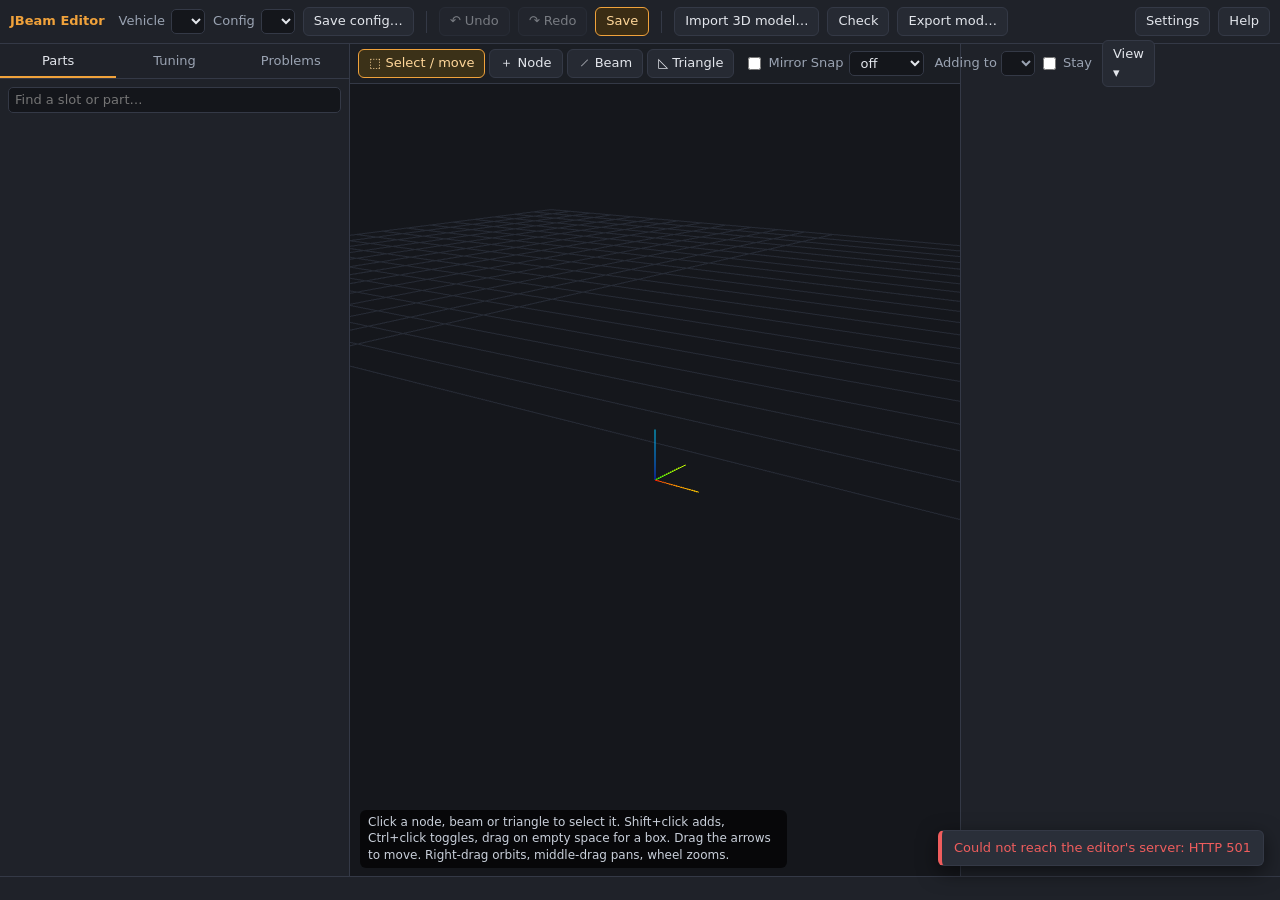
==== jbeam-editor/web/index.html @ d53aef5d "JBeam Editor: visual BeamNG vehicle editor A local web app (Python standard library server plus thre" ====
<!doctype html>
<html lang="en">
<head>
<meta charset="utf-8">
<meta name="viewport" content="width=device-width, initial-scale=1">
<title>JBeam Editor</title>
<link rel="stylesheet" href="css/style.css">
<script type="importmap">
{ "imports": {
    "three": "./vendor/three/three.module.min.js",
    "three/addons/": "./vendor/three/addons/"
} }
</script>
</head>
<body>
<header id="topbar">
  <div class="brand">JBeam Editor</div>
  <label class="field">Vehicle <select id="vehicleSelect"></select></label>
  <label class="field">Config <select id="configSelect"></select></label>
  <button id="btnSaveConfig" title="Save the parts and tuning you picked as a .pc config">Save config…</button>
  <span class="sep"></span>
  <button id="btnUndo" title="Undo (Ctrl+Z)">↶ Undo</button>
  <button id="btnRedo" title="Redo (Ctrl+Y)">↷ Redo</button>
  <button id="btnSave" class="primary" title="Write your changes into the .jbeam files (Ctrl+S)">Save</button>
  <span class="sep"></span>
  <button id="btnImport" title="Load an .obj, .glb, .stl or .dae model to build a part from">Import 3D model…</button>
  <button id="btnCheck" title="Look for mistakes the game would complain about">Check</button>
  <button id="btnExport" title="Pack your mod folder into a zip you can share">Export mod…</button>
  <span class="grow"></span>
  <button id="btnSettings" title="BeamNG folders">Settings</button>
  <button id="btnHelp" title="How to use the editor">Help</button>
</header>

<main id="layout">
  <aside id="left" class="panel">
    <nav class="tabs" id="leftTabs">
      <button data-tab="parts" class="active">Parts</button>
      <button data-tab="tuning">Tuning</button>
      <button data-tab="info">Problems</button>
    </nav>
    <section class="tab" id="tab-parts">
      <input id="partSearch" type="search" placeholder="Find a slot or part…">
      <div id="partsTree"></div>
    </section>
    <section class="tab hidden" id="tab-tuning"><div id="tuning"></div></section>
    <section class="tab hidden" id="tab-info"><div id="problems"></div></section>
  </aside>

  <section id="center">
    <div id="toolbar">
      <div class="group" id="tools">
        <button data-tool="select" title="Select and move (Q): click, Shift+click to add, drag a box; drag the arrows to move">⬚ Select / move</button>
        <button data-tool="node" title="Add node (N): click where it goes">＋ Node</button>
        <button data-tool="beam" title="Connect (B): click two nodes to join them with a beam">⟋ Beam</button>
        <button data-tool="tri" title="Collision triangle (T): click three nodes">◺ Triangle</button>
      </div>
      <div class="group">
        <label class="chk" title="Edit left and right sides together (M)"><input type="checkbox" id="optMirror"> Mirror</label>
        <label class="field small" title="Snap moves to a grid">Snap
          <select id="optSnap"><option value="0">off</option><option value="0.005">5 mm</option><option value="0.01">1 cm</option><option value="0.05">5 cm</option><option value="0.1">10 cm</option></select>
        </label>
      </div>
      <div class="group" id="activePartBox" title="New nodes, beams and triangles are written into this part">
        <span>Adding to</span> <select id="activePart"></select>
        <label class="chk" title="Keep adding to this part even when you click nodes of other parts"><input type="checkbox" id="optPin"> Stay</label>
      </div>
      <div class="group right">
        <details class="viewmenu">
          <summary>View ▾</summary>
          <div class="menu">
            <label><input type="checkbox" id="vNodes" checked> Nodes</label>
            <label><input type="checkbox" id="vBeams" checked> Beams</label>
            <label><input type="checkbox" id="vTris" checked> Collision triangles</label>
            <label><input type="checkbox" id="vWheels" checked> Wheels</label>
            <label><input type="checkbox" id="vMesh" checked> 3D model</label>
            <label>Model opacity <input type="range" id="vMeshOpacity" min="0.05" max="1" step="0.05" value="0.35"></label>
            <label><input type="checkbox" id="vLabels" checked> Names of selected nodes</label>
            <label><input type="checkbox" id="vStability"> Colour nodes by stability</label>
            <label><input type="checkbox" id="vOnlyActive"> Only show the part I'm editing</label>
            <label>Node size <input type="range" id="vNodeSize" min="3" max="16" step="1" value="7"></label>
            <hr>
            <button data-view="front">Front (1)</button> <button data-view="side">Side (3)</button>
            <button data-view="top">Top (7)</button> <button data-view="all">Fit (Home)</button>
          </div>
        </details>
      </div>
    </div>
    <div id="viewport"></div>
    <div id="labels"></div>
    <div id="boxsel" class="hidden"></div>
    <div id="hint"></div>
    <div id="loading" class="hidden"><div class="spinner"></div><span id="loadingText">Loading…</span></div>
  </section>

  <aside id="right" class="panel">
    <section id="props"></section>
    <section id="weights"></section>
  </aside>
</main>

<footer id="status">
  <span id="statusLeft"></span>
  <span class="grow"></span>
  <span id="statusRight"></span>
</footer>

<div id="modal" class="hidden"><div class="box"><div class="head"><span id="modalTitle"></span><button id="modalClose" title="Close">✕</button></div><div id="modalBody"></div></div></div>
<div id="toasts"></div>
<input type="file" id="fileInput" class="hidden" accept=".obj,.glb,.gltf,.stl,.dae">

<script type="module" src="js/main.js"></script>
</body>
</html>
---- jbeam-editor/web/css/style.css ----
:root {
  --bg: #16181d;
  --panel: #1f2229;
  --panel2: #262a33;
  --line: #343946;
  --text: #e3e6ec;
  --muted: #9aa3b2;
  --accent: #f0a23b;
  --accent2: #4aa3ff;
  --good: #4cc38a;
  --warn: #e8c14a;
  --bad: #ef5d5d;
  --font: "Segoe UI", system-ui, -apple-system, Roboto, sans-serif;
}
* { box-sizing: border-box; }
html, body { margin: 0; height: 100%; background: var(--bg); color: var(--text); font: 13px/1.4 var(--font); overflow: hidden; }
button, select, input, textarea { font: inherit; color: inherit; }
button {
  background: var(--panel2); border: 1px solid var(--line); border-radius: 6px; padding: 4px 10px; cursor: pointer;
  white-space: nowrap;
}
button:hover { border-color: #4b5262; background: #2d323d; }
button:disabled { opacity: .45; cursor: default; }
button.primary { background: #3a2c14; border-color: var(--accent); color: #ffd79a; }
button.primary.dirty { background: var(--accent); color: #1a1205; font-weight: 600; }
button.danger { border-color: #7a3434; color: #ffb4b4; }
button.small { padding: 1px 6px; font-size: 12px; }
button.link { background: none; border: none; color: var(--accent2); padding: 0; }
select, input[type=text], input[type=number], input[type=search], textarea {
  background: #14161b; border: 1px solid var(--line); border-radius: 5px; padding: 3px 6px;
}
input[type=number] { width: 90px; }
textarea { width: 100%; }
.hidden { display: none !important; }
.grow { flex: 1; }
.sep { width: 1px; height: 22px; background: var(--line); margin: 0 4px; }
.muted { color: var(--muted); }
.good { color: var(--good); } .warn { color: var(--warn); } .bad { color: var(--bad); }

#topbar { height: 44px; display: flex; align-items: center; gap: 8px; padding: 0 10px; background: var(--panel); border-bottom: 1px solid var(--line); }
#topbar .brand { font-weight: 700; color: var(--accent); margin-right: 6px; }
.field { display: flex; align-items: center; gap: 6px; color: var(--muted); }
.field select { color: var(--text); max-width: 260px; }
.field.small select { max-width: 90px; }

#layout { position: absolute; top: 44px; bottom: 24px; left: 0; right: 0; display: flex; }
.panel { background: var(--panel); overflow: auto; }
#left { width: 350px; border-right: 1px solid var(--line); display: flex; flex-direction: column; }
#right { width: 320px; border-left: 1px solid var(--line); padding: 10px; }
#center { flex: 1; position: relative; min-width: 200px; }
#viewport { position: absolute; inset: 40px 0 0 0; }
#viewport canvas { display: block; outline: none; }

.tabs { display: flex; border-bottom: 1px solid var(--line); }
.tabs button { flex: 1; border: none; border-radius: 0; background: none; padding: 8px; color: var(--muted); }
.tabs button.active { color: var(--text); box-shadow: inset 0 -2px var(--accent); }
.tab { padding: 8px; overflow: auto; flex: 1; }
#partSearch { width: 100%; margin-bottom: 6px; }

/* parts tree */
.slot { margin-left: 10px; border-left: 1px solid #2c313b; padding-left: 6px; }
.slot.root { margin-left: 0; border-left: none; padding-left: 0; }
.slotrow { display: flex; align-items: center; gap: 4px; padding: 2px 0; }
.slotrow .twisty { width: 14px; color: var(--muted); cursor: pointer; user-select: none; text-align: center; }
.slotrow .label { flex: 0 0 104px; color: var(--muted); overflow: hidden; text-overflow: ellipsis; white-space: nowrap; font-size: 12px; }
.slotrow select { flex: 1; min-width: 0; font-size: 12px; padding: 1px 3px; }
.slotrow .icons { display: flex; gap: 2px; }
.slotrow .icons button { padding: 0 4px; font-size: 11px; border-radius: 4px; }
.slotrow.active select { border-color: var(--accent); }
.slotrow.match .label { color: var(--accent); }
.slotrow.hiddenpart select { opacity: .5; }
.lock { color: var(--muted); font-size: 11px; }

/* toolbar */
#toolbar { position: absolute; top: 0; left: 0; right: 0; height: 40px; display: flex; align-items: center; gap: 10px; padding: 0 8px; background: #1b1e24; border-bottom: 1px solid var(--line); }
#toolbar .group { display: flex; align-items: center; gap: 4px; }
#toolbar .group.right { margin-left: auto; }
#tools button.active { background: #3b3118; border-color: var(--accent); color: #ffd79a; }
.chk { display: flex; align-items: center; gap: 4px; cursor: pointer; color: var(--muted); }
#activePartBox { color: var(--muted); }
#activePart { max-width: 190px; }
#toolbar label, #toolbar span { white-space: nowrap; }
.viewmenu { position: relative; }
.viewmenu summary { list-style: none; cursor: pointer; padding: 4px 10px; border: 1px solid var(--line); border-radius: 6px; background: var(--panel2); }
.viewmenu .menu { position: absolute; right: 0; top: 30px; background: var(--panel); border: 1px solid var(--line); border-radius: 8px; padding: 8px; width: 240px; z-index: 20; display: flex; flex-direction: column; gap: 4px; box-shadow: 0 6px 24px #0008; }
.viewmenu .menu label { display: flex; align-items: center; gap: 6px; }
.viewmenu .menu hr { border: none; border-top: 1px solid var(--line); width: 100%; }

#hint { position: absolute; left: 10px; bottom: 8px; color: #c9cfda; background: #000a; padding: 4px 8px; border-radius: 6px; pointer-events: none; font-size: 12px; max-width: 70%; }
#labels { position: absolute; inset: 40px 0 0 0; pointer-events: none; overflow: hidden; }
#labels div { position: absolute; font-size: 11px; color: #fff; background: #000b; padding: 0 3px; border-radius: 3px; transform: translate(6px, -14px); white-space: nowrap; }
#boxsel { position: absolute; border: 1px dashed var(--accent); background: #f0a23b22; pointer-events: none; }
#loading { position: absolute; inset: 40px 0 0 0; display: flex; align-items: center; justify-content: center; gap: 10px; background: #0007; font-size: 15px; z-index: 5; }
.spinner { width: 22px; height: 22px; border: 3px solid #fff3; border-top-color: var(--accent); border-radius: 50%; animation: spin 0.8s linear infinite; }
@keyframes spin { to { transform: rotate(360deg); } }

/* right panel */
#right h3 { margin: 4px 0 8px; font-size: 14px; }
#right h4 { margin: 12px 0 6px; font-size: 12px; color: var(--muted); text-transform: uppercase; letter-spacing: .05em; }
.props { display: grid; grid-template-columns: 110px 1fr; gap: 4px 8px; align-items: center; }
.props .k { color: var(--muted); }
.props .v { overflow: hidden; text-overflow: ellipsis; }
.props input[type=number] { width: 100%; }
.xyz { display: flex; gap: 3px; } .xyz input { width: 33% !important; }
.btnrow { display: flex; flex-wrap: wrap; gap: 4px; margin-top: 8px; }
.note { font-size: 12px; color: var(--muted); margin: 6px 0; }
.box { background: var(--panel2); border: 1px solid var(--line); border-radius: 8px; padding: 8px; margin-top: 10px; }
.optlist { max-height: 180px; overflow: auto; font-size: 12px; font-family: Consolas, monospace; background: #14161b; border-radius: 6px; padding: 4px 6px; }
.optlist div { white-space: nowrap; }
.stab { display: inline-block; width: 10px; height: 10px; border-radius: 50%; margin-right: 4px; vertical-align: -1px; }

/* tuning */
.vcat { margin: 10px 0 4px; color: var(--accent); font-weight: 600; }
.vrow { margin: 6px 0; }
.vrow .vt { display: flex; justify-content: space-between; gap: 6px; }
.vrow .vt span:last-child { color: var(--muted); }
.vrow input[type=range] { width: 100%; }

/* problems */
.prob { padding: 4px 6px; border-radius: 5px; margin: 3px 0; background: #14161b; font-size: 12px; word-break: break-word; }
.prob.err { border-left: 3px solid var(--bad); }
.prob.wrn { border-left: 3px solid var(--warn); }

#status { position: absolute; bottom: 0; left: 0; right: 0; height: 24px; display: flex; align-items: center; gap: 10px; padding: 0 10px; background: var(--panel); border-top: 1px solid var(--line); color: var(--muted); font-size: 12px; }

/* modal */
#modal { position: fixed; inset: 0; background: #000a; display: flex; align-items: center; justify-content: center; z-index: 50; }
#modal .box { width: min(760px, 94vw); max-height: 90vh; display: flex; flex-direction: column; padding: 0; margin: 0; background: var(--panel); }
#modal .head { display: flex; align-items: center; padding: 10px 14px; border-bottom: 1px solid var(--line); font-weight: 600; font-size: 15px; }
#modal .head span { flex: 1; }
#modal .head button { border: none; background: none; font-size: 16px; }
#modalBody { padding: 14px; overflow: auto; }
#modal.wide .box { width: min(1200px, 96vw); }
.form { display: grid; grid-template-columns: 170px 1fr; gap: 8px 12px; align-items: center; }
.form .k { color: var(--muted); }
.form input[type=text], .form select { width: 100%; }
.choice { display: flex; flex-direction: column; gap: 6px; }
.choice label { display: flex; gap: 8px; align-items: flex-start; padding: 6px 8px; border: 1px solid var(--line); border-radius: 6px; cursor: pointer; }
.choice label:has(input:checked) { border-color: var(--accent); background: #2b2416; }
.choice small { display: block; color: var(--muted); }
.actions { display: flex; justify-content: flex-end; gap: 8px; margin-top: 14px; }
.code { font-family: Consolas, "Cascadia Mono", monospace; font-size: 12.5px; line-height: 1.45; tab-size: 4; white-space: pre; }
textarea.code { height: 60vh; resize: vertical; }
.err { color: var(--bad); }
kbd { background: #2a2f39; border: 1px solid #444b59; border-bottom-width: 2px; border-radius: 4px; padding: 0 5px; font-size: 12px; }
.help h3 { margin: 14px 0 6px; color: var(--accent); }
.help p, .help li { color: #cfd5df; }

#toasts { position: fixed; right: 16px; bottom: 34px; display: flex; flex-direction: column; gap: 6px; z-index: 60; }
.toast { overflow-wrap: anywhere; background: #2a2f39; border: 1px solid var(--line); border-left: 4px solid var(--accent2); padding: 8px 12px; border-radius: 6px; max-width: 420px; box-shadow: 0 6px 20px #0008; }
.toast.err { border-left-color: var(--bad); }
.toast.ok { border-left-color: var(--good); }

/* import panel */
#importPanel { position: absolute; right: 10px; top: 50px; width: 270px; background: var(--panel); border: 1px solid var(--line); border-radius: 8px; padding: 10px; z-index: 10; box-shadow: 0 6px 24px #0008; }
#importPanel h3 { margin: 0 0 6px; font-size: 14px; }

#banner { position: absolute; top: 48px; left: 50%; transform: translateX(-50%); z-index: 6; display: flex; align-items: center; gap: 10px;
  background: #2b2416; border: 1px solid var(--accent); border-radius: 8px; padding: 6px 10px; max-width: 92%; box-shadow: 0 6px 20px #0007; }
#importPanel .props { grid-template-columns: 96px 1fr; }
#importPanel select, #importPanel input[type=number] { width: 100%; }
details.box summary { cursor: pointer; color: var(--muted); }
.form textarea { font-family: Consolas, monospace; }
code { font-family: Consolas, "Cascadia Mono", monospace; font-size: 12px; background: #14161b; padding: 0 4px; border-radius: 4px; }
.popmenu { position: fixed; z-index: 70; background: var(--panel); border: 1px solid var(--line); border-radius: 8px; padding: 4px; display: flex; flex-direction: column; min-width: 200px; box-shadow: 0 8px 24px #0009; }
.popmenu button { border: none; background: none; text-align: left; padding: 6px 10px; border-radius: 5px; }
.popmenu button:hover:not(:disabled) { background: #2d323d; }
.popmenu hr { border: none; border-top: 1px solid var(--line); margin: 3px 0; width: 100%; }
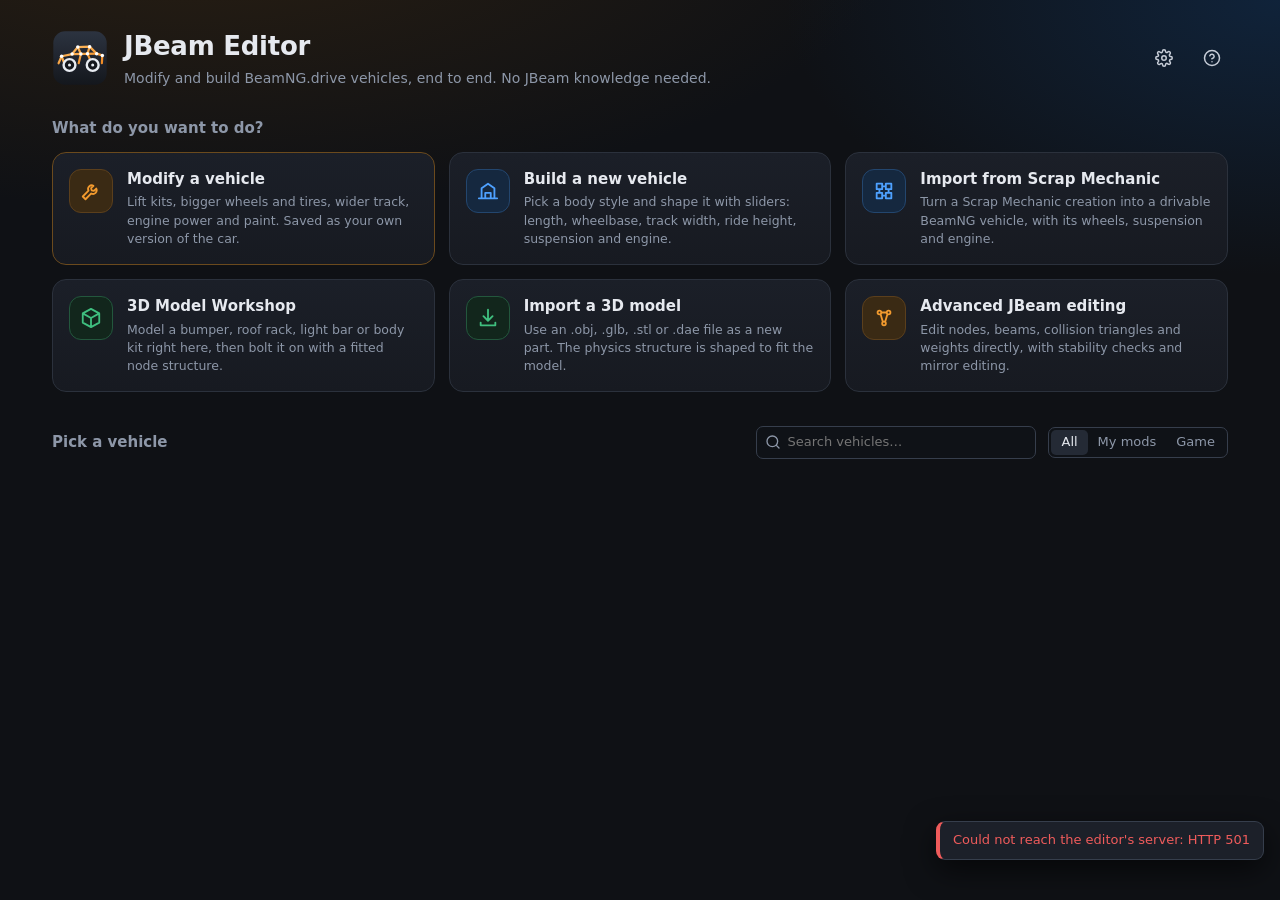
==== commit fd00840d: "JBeam Editor: own app window, home screen and mode-based UI - run.py opens the editor in a native wi" ====
--- a/jbeam-editor/web/index.html
+++ b/jbeam-editor/web/index.html
@@ -4,6 +4,7 @@
 <meta charset="utf-8">
 <meta name="viewport" content="width=device-width, initial-scale=1">
 <title>JBeam Editor</title>
+<link rel="icon" href="img/icon.svg" type="image/svg+xml">
 <link rel="stylesheet" href="css/style.css">
 <script type="importmap">
 { "imports": {
@@ -14,97 +15,156 @@
 </head>
 <body>
 <header id="topbar">
-  <div class="brand">JBeam Editor</div>
-  <label class="field">Vehicle <select id="vehicleSelect"></select></label>
-  <label class="field">Config <select id="configSelect"></select></label>
-  <button id="btnSaveConfig" title="Save the parts and tuning you picked as a .pc config">Save config…</button>
-  <span class="sep"></span>
-  <button id="btnUndo" title="Undo (Ctrl+Z)">↶ Undo</button>
-  <button id="btnRedo" title="Redo (Ctrl+Y)">↷ Redo</button>
-  <button id="btnSave" class="primary" title="Write your changes into the .jbeam files (Ctrl+S)">Save</button>
-  <span class="sep"></span>
-  <button id="btnImport" title="Load an .obj, .glb, .stl or .dae model to build a part from">Import 3D model…</button>
-  <button id="btnCheck" title="Look for mistakes the game would complain about">Check</button>
-  <button id="btnExport" title="Pack your mod folder into a zip you can share">Export mod…</button>
+  <button id="btnHome" class="brand" title="Home: pick a vehicle or start something new">
+    <img src="img/icon.svg" alt="" width="26" height="26"><span>JBeam Editor</span>
+  </button>
+  <div id="vehicleBox" class="hidden">
+    <button id="btnVehicle" class="chip" title="Switch vehicle"><span id="vehName">Vehicle</span><i data-icon="chevronDown" data-size="14"></i></button>
+    <label class="field" title="Which saved configuration of this vehicle to show">
+      <select id="configSelect"></select>
+    </label>
+  </div>
+  <nav id="modeTabs" class="hidden" aria-label="Modes">
+    <button data-mode="garage" title="Lift kits, wheels and tires, engine, paint: easy changes"><i data-icon="wrench"></i><span>Garage</span></button>
+    <button data-mode="parts" title="Pick a part for every slot, like the game's parts menu"><i data-icon="parts"></i><span>Parts</span></button>
+    <button data-mode="tuning" title="The vehicle's tuning sliders"><i data-icon="sliders"></i><span>Tuning</span></button>
+    <button data-mode="structure" title="Nodes, beams, collision and weights (advanced)"><i data-icon="nodes"></i><span>Structure</span></button>
+    <button data-mode="model" title="Model a 3D part and fit it to the vehicle"><i data-icon="cube"></i><span>Model</span></button>
+  </nav>
+  <div id="builderTitle" class="hidden"><i data-icon="build"></i><span>Vehicle Builder</span></div>
   <span class="grow"></span>
-  <button id="btnSettings" title="BeamNG folders">Settings</button>
-  <button id="btnHelp" title="How to use the editor">Help</button>
+  <div id="editBox" class="hidden">
+    <button id="btnUndo" class="icon-btn" title="Undo (Ctrl+Z)"><i data-icon="undo"></i></button>
+    <button id="btnRedo" class="icon-btn" title="Redo (Ctrl+Y)"><i data-icon="redo"></i></button>
+    <button id="btnSave" class="primary" title="Write your changes into the files (Ctrl+S)"><i data-icon="save"></i><span>Save</span></button>
+    <button id="btnMore" class="icon-btn" title="More: save config, import, check, export"><i data-icon="more"></i></button>
+  </div>
+  <button id="btnSettings" class="icon-btn" title="Settings"><i data-icon="settings"></i></button>
+  <button id="btnHelp" class="icon-btn" title="Help"><i data-icon="help"></i></button>
 </header>
 
 <main id="layout">
   <aside id="left" class="panel">
-    <nav class="tabs" id="leftTabs">
-      <button data-tab="parts" class="active">Parts</button>
-      <button data-tab="tuning">Tuning</button>
-      <button data-tab="info">Problems</button>
-    </nav>
-    <section class="tab" id="tab-parts">
-      <input id="partSearch" type="search" placeholder="Find a slot or part…">
+    <section class="pane" data-pane="garage" id="garagePane"></section>
+    <section class="pane" data-pane="parts">
+      <div class="pane-head">
+        <h2>Parts</h2>
+        <p class="note">Choose a part for each slot, the same as the game's parts menu. Click a slot's name to see that part.</p>
+        <div class="search"><i data-icon="search" data-size="16"></i><input id="partSearch" type="search" placeholder="Find a slot or part…"></div>
+      </div>
       <div id="partsTree"></div>
     </section>
-    <section class="tab hidden" id="tab-tuning"><div id="tuning"></div></section>
-    <section class="tab hidden" id="tab-info"><div id="problems"></div></section>
+    <section class="pane" data-pane="tuning">
+      <div class="pane-head"><h2>Tuning</h2><p class="note">The sliders the vehicle's parts offer (the same as the game's Tuning menu).</p></div>
+      <div id="tuning"></div>
+    </section>
+    <section class="pane" data-pane="structure" id="structurePane">
+      <div class="pane-head"><h2>Structure</h2><p class="note">The physics skeleton: nodes (mass points), beams (springs between them) and collision triangles.</p></div>
+      <div class="card" id="activePartBox" title="New nodes, beams and triangles are written into this part">
+        <b>Part you're editing</b>
+        <p class="note">New nodes, beams and triangles go into this part. Clicking a node switches to its part unless "Stay" is ticked.</p>
+        <div style="display:flex;gap:8px;align-items:center"><select id="activePart" style="flex:1;min-width:0"></select>
+        <label class="chk" title="Keep adding to this part even when you click nodes of other parts"><input type="checkbox" id="optPin"> Stay</label></div>
+      </div>
+      <div id="structureInfo"></div>
+      <h3 class="sect">Problems</h3>
+      <div id="problems"></div>
+    </section>
+    <section class="pane" data-pane="model" id="modelPane"></section>
+    <section class="pane" data-pane="builder" id="builderPane"></section>
   </aside>
 
   <section id="center">
-    <div id="toolbar">
-      <div class="group" id="tools">
-        <button data-tool="select" title="Select and move (Q): click, Shift+click to add, drag a box; drag the arrows to move">⬚ Select / move</button>
-        <button data-tool="node" title="Add node (N): click where it goes">＋ Node</button>
-        <button data-tool="beam" title="Connect (B): click two nodes to join them with a beam">⟋ Beam</button>
-        <button data-tool="tri" title="Collision triangle (T): click three nodes">◺ Triangle</button>
-      </div>
-      <div class="group">
-        <label class="chk" title="Edit left and right sides together (M)"><input type="checkbox" id="optMirror"> Mirror</label>
-        <label class="field small" title="Snap moves to a grid">Snap
-          <select id="optSnap"><option value="0">off</option><option value="0.005">5 mm</option><option value="0.01">1 cm</option><option value="0.05">5 cm</option><option value="0.1">10 cm</option></select>
-        </label>
-      </div>
-      <div class="group" id="activePartBox" title="New nodes, beams and triangles are written into this part">
-        <span>Adding to</span> <select id="activePart"></select>
-        <label class="chk" title="Keep adding to this part even when you click nodes of other parts"><input type="checkbox" id="optPin"> Stay</label>
-      </div>
-      <div class="group right">
-        <details class="viewmenu">
-          <summary>View ▾</summary>
-          <div class="menu">
-            <label><input type="checkbox" id="vNodes" checked> Nodes</label>
-            <label><input type="checkbox" id="vBeams" checked> Beams</label>
-            <label><input type="checkbox" id="vTris" checked> Collision triangles</label>
-            <label><input type="checkbox" id="vWheels" checked> Wheels</label>
-            <label><input type="checkbox" id="vMesh" checked> 3D model</label>
-            <label>Model opacity <input type="range" id="vMeshOpacity" min="0.05" max="1" step="0.05" value="0.35"></label>
-            <label><input type="checkbox" id="vLabels" checked> Names of selected nodes</label>
-            <label><input type="checkbox" id="vStability"> Colour nodes by stability</label>
-            <label><input type="checkbox" id="vOnlyActive"> Only show the part I'm editing</label>
-            <label>Node size <input type="range" id="vNodeSize" min="3" max="16" step="1" value="7"></label>
-            <hr>
-            <button data-view="front">Front (1)</button> <button data-view="side">Side (3)</button>
-            <button data-view="top">Top (7)</button> <button data-view="all">Fit (Home)</button>
-          </div>
-        </details>
-      </div>
-    </div>
     <div id="viewport"></div>
     <div id="labels"></div>
     <div id="boxsel" class="hidden"></div>
+    <div id="toolbar" class="floatbar">
+      <div class="group" id="tools">
+        <button data-tool="select" title="Select and move (Q): click, Shift+click to add, drag a box; drag the arrows to move"><i data-icon="select"></i><span>Select</span></button>
+        <button data-tool="node" title="Add node (N): click where it goes"><i data-icon="node"></i><span>Node</span></button>
+        <button data-tool="beam" title="Connect (B): click two nodes to join them with a beam"><i data-icon="beam"></i><span>Beam</span></button>
+        <button data-tool="tri" title="Collision triangle (T): click three nodes"><i data-icon="triangle"></i><span>Triangle</span></button>
+      </div>
+      <div class="group">
+        <label class="chk" title="Edit left and right sides together (M)"><input type="checkbox" id="optMirror"><i data-icon="mirror" data-size="16"></i>Mirror</label>
+        <label class="chk" title="Snap moves to a grid"><i data-icon="magnet" data-size="16"></i>
+          <select id="optSnap"><option value="0">No snap</option><option value="0.005">5 mm</option><option value="0.01">1 cm</option><option value="0.05">5 cm</option><option value="0.1">10 cm</option></select>
+        </label>
+      </div>
+    </div>
+    <div id="viewControls" class="floatbar vertical">
+      <button class="icon-btn" data-view="all" title="Fit the vehicle in view (Home)"><i data-icon="fit"></i></button>
+      <button class="icon-btn" data-view="front" title="Front view (1)"><b>F</b></button>
+      <button class="icon-btn" data-view="side" title="Side view (3)"><b>S</b></button>
+      <button class="icon-btn" data-view="top" title="Top view (7)"><b>T</b></button>
+      <button class="icon-btn" id="btnDisplay" title="What to show"><i data-icon="layers"></i></button>
+    </div>
+    <div id="displayMenu" class="popover hidden">
+      <h4>Show</h4>
+      <label><input type="checkbox" id="vMesh" checked> 3D model</label>
+      <label class="sub">Opacity <input type="range" id="vMeshOpacity" min="0.05" max="1" step="0.05" value="0.35"></label>
+      <label><input type="checkbox" id="vNodes" checked> Nodes</label>
+      <label class="sub">Size <input type="range" id="vNodeSize" min="3" max="16" step="1" value="7"></label>
+      <label><input type="checkbox" id="vBeams" checked> Beams</label>
+      <label><input type="checkbox" id="vTris" checked> Collision triangles</label>
+      <label><input type="checkbox" id="vWheels" checked> Wheels</label>
+      <label><input type="checkbox" id="vGround" checked> Ground grid</label>
+      <hr>
+      <label><input type="checkbox" id="vLabels" checked> Names of selected nodes</label>
+      <label><input type="checkbox" id="vStability"> Colour nodes by stability</label>
+      <label><input type="checkbox" id="vOnlyActive"> Only the part I'm editing</label>
+    </div>
     <div id="hint"></div>
     <div id="loading" class="hidden"><div class="spinner"></div><span id="loadingText">Loading…</span></div>
   </section>
 
   <aside id="right" class="panel">
-    <section id="props"></section>
-    <section id="weights"></section>
+    <section class="pane" data-pane="structure">
+      <section id="props"></section>
+      <section id="weights"></section>
+    </section>
+    <section class="pane" data-pane="garage" id="garageSide"></section>
+    <section class="pane" data-pane="parts tuning" id="vehicleSide"></section>
+    <section class="pane" data-pane="model" id="modelSide"></section>
+    <section class="pane" data-pane="builder" id="builderSide"></section>
   </aside>
 </main>
 
 <footer id="status">
+  <button id="healthChip" class="chip small" title="Problems the editor found"></button>
   <span id="statusLeft"></span>
   <span class="grow"></span>
   <span id="statusRight"></span>
 </footer>
 
-<div id="modal" class="hidden"><div class="box"><div class="head"><span id="modalTitle"></span><button id="modalClose" title="Close">✕</button></div><div id="modalBody"></div></div></div>
+<div id="home">
+  <div class="home-inner">
+    <header class="home-head">
+      <img src="img/icon.svg" alt="" width="56" height="56">
+      <div>
+        <h1>JBeam Editor</h1>
+        <p>Modify and build BeamNG.drive vehicles, end to end. No JBeam knowledge needed.</p>
+      </div>
+      <span class="grow"></span>
+      <div id="homeStatus"></div>
+      <button class="icon-btn" id="homeSettings" title="Settings"><i data-icon="settings"></i></button>
+      <button class="icon-btn" id="homeHelp" title="Help"><i data-icon="help"></i></button>
+    </header>
+    <h2 class="home-q">What do you want to do?</h2>
+    <div id="homeActions" class="action-grid"></div>
+    <div id="homeRecent"></div>
+    <div class="gallery-head">
+      <h2 id="galleryTitle">Pick a vehicle</h2>
+      <div class="search"><i data-icon="search" data-size="16"></i><input id="vehSearch" type="search" placeholder="Search vehicles…"></div>
+      <div class="seg" id="vehFilter">
+        <button data-f="all" class="active">All</button><button data-f="mine">My mods</button><button data-f="game">Game</button>
+      </div>
+    </div>
+    <div id="vehGrid" class="veh-grid"></div>
+  </div>
+</div>
+
+<div id="modal" class="hidden"><div class="box"><div class="head"><span id="modalTitle"></span><button id="modalClose" class="icon-btn" title="Close"><i data-icon="close"></i></button></div><div id="modalBody"></div></div></div>
 <div id="toasts"></div>
 <input type="file" id="fileInput" class="hidden" accept=".obj,.glb,.gltf,.stl,.dae">
 
--- a/jbeam-editor/web/css/style.css
+++ b/jbeam-editor/web/css/style.css
@@ -1,168 +1,353 @@
 :root {
-  --bg: #16181d;
-  --panel: #1f2229;
-  --panel2: #262a33;
-  --line: #343946;
-  --text: #e3e6ec;
-  --muted: #9aa3b2;
-  --accent: #f0a23b;
-  --accent2: #4aa3ff;
-  --good: #4cc38a;
-  --warn: #e8c14a;
-  --bad: #ef5d5d;
-  --font: "Segoe UI", system-ui, -apple-system, Roboto, sans-serif;
+  --bg: #0f1115;
+  --surface: #161920;
+  --surface2: #1c2029;
+  --surface3: #242a35;
+  --hover: #2a313d;
+  --line: #2b313c;
+  --line2: #363e4c;
+  --text: #e6e9ef;
+  --muted: #8d97a8;
+  --faint: #5f6878;
+  --accent: #f29a2e;
+  --accent-soft: #3a2a14;
+  --accent-text: #ffd59c;
+  --accent2: #4ea1ff;
+  --accent2-soft: #15283f;
+  --good: #3fbf7f;
+  --warn: #e5b842;
+  --bad: #ef5b5b;
+  --radius: 10px;
+  --radius-s: 7px;
+  --font: "Segoe UI Variable Text", "Segoe UI", system-ui, -apple-system, "Inter", Roboto, sans-serif;
+  --mono: "Cascadia Mono", Consolas, "SF Mono", monospace;
+  --shadow: 0 10px 30px #0009;
+  --top: 52px;
+  --foot: 28px;
 }
 * { box-sizing: border-box; }
-html, body { margin: 0; height: 100%; background: var(--bg); color: var(--text); font: 13px/1.4 var(--font); overflow: hidden; }
+html, body { margin: 0; height: 100%; background: var(--bg); color: var(--text); font: 13px/1.45 var(--font); overflow: hidden; }
 button, select, input, textarea { font: inherit; color: inherit; }
-button {
-  background: var(--panel2); border: 1px solid var(--line); border-radius: 6px; padding: 4px 10px; cursor: pointer;
-  white-space: nowrap;
-}
-button:hover { border-color: #4b5262; background: #2d323d; }
-button:disabled { opacity: .45; cursor: default; }
-button.primary { background: #3a2c14; border-color: var(--accent); color: #ffd79a; }
-button.primary.dirty { background: var(--accent); color: #1a1205; font-weight: 600; }
-button.danger { border-color: #7a3434; color: #ffb4b4; }
-button.small { padding: 1px 6px; font-size: 12px; }
-button.link { background: none; border: none; color: var(--accent2); padding: 0; }
-select, input[type=text], input[type=number], input[type=search], textarea {
-  background: #14161b; border: 1px solid var(--line); border-radius: 5px; padding: 3px 6px;
-}
-input[type=number] { width: 90px; }
-textarea { width: 100%; }
+::selection { background: #f29a2e55; }
+::-webkit-scrollbar { width: 10px; height: 10px; }
+::-webkit-scrollbar-thumb { background: #2f3542; border-radius: 10px; border: 2px solid transparent; background-clip: padding-box; }
+::-webkit-scrollbar-thumb:hover { background: #3c4453; background-clip: padding-box; border: 2px solid transparent; }
+::-webkit-scrollbar-track { background: transparent; }
+
+.ico { flex: none; vertical-align: middle; }
 .hidden { display: none !important; }
 .grow { flex: 1; }
-.sep { width: 1px; height: 22px; background: var(--line); margin: 0 4px; }
 .muted { color: var(--muted); }
+.faint { color: var(--faint); }
 .good { color: var(--good); } .warn { color: var(--warn); } .bad { color: var(--bad); }
-
-#topbar { height: 44px; display: flex; align-items: center; gap: 8px; padding: 0 10px; background: var(--panel); border-bottom: 1px solid var(--line); }
-#topbar .brand { font-weight: 700; color: var(--accent); margin-right: 6px; }
+.nowrap { white-space: nowrap; }
+
+/* ---- buttons and inputs ---------------------------------------------------------------- */
+button {
+  display: inline-flex; align-items: center; gap: 6px; justify-content: center;
+  background: var(--surface3); border: 1px solid var(--line2); border-radius: var(--radius-s);
+  padding: 5px 11px; cursor: pointer; white-space: nowrap; transition: background .12s, border-color .12s;
+}
+button:hover { background: var(--hover); border-color: #46505f; }
+button:active { transform: translateY(1px); }
+button:disabled { opacity: .45; cursor: default; transform: none; }
+button.primary { background: var(--accent); border-color: var(--accent); color: #1d1204; font-weight: 600; }
+button.primary:hover { background: #ffab47; border-color: #ffab47; }
+button.primary.dirty { box-shadow: 0 0 0 3px #f29a2e44; }
+button.secondary { background: var(--accent-soft); border-color: #6b4a1d; color: var(--accent-text); }
+button.ghost { background: transparent; border-color: transparent; }
+button.ghost:hover { background: var(--surface3); }
+button.danger { border-color: #7a3434; color: #ffb4b4; background: #2a1719; }
+button.danger:hover { background: #3a1d20; }
+button.small { padding: 2px 8px; font-size: 12px; border-radius: 6px; }
+button.big { padding: 10px 18px; font-size: 14px; border-radius: var(--radius); }
+button.link { background: none; border: none; color: var(--accent2); padding: 0; }
+button.link:hover { text-decoration: underline; }
+.icon-btn { padding: 5px; width: 32px; height: 32px; background: transparent; border-color: transparent; color: #c6ccd7; }
+.icon-btn:hover { background: var(--surface3); border-color: var(--line2); color: var(--text); }
+.icon-btn b { font-size: 12px; }
+
+select, input[type=text], input[type=number], input[type=search], textarea {
+  background: #0f1217; border: 1px solid var(--line2); border-radius: var(--radius-s); padding: 5px 8px; outline: none;
+}
+select:focus, input:focus, textarea:focus { border-color: var(--accent2); box-shadow: 0 0 0 2px #4ea1ff33; }
+select { padding-right: 24px; }
+input[type=number] { width: 90px; }
+input[type=checkbox], input[type=radio] { accent-color: var(--accent); }
+input[type=range] { accent-color: var(--accent); }
+textarea { width: 100%; }
+input[type=color] { width: 36px; height: 28px; padding: 1px; background: #0f1217; border: 1px solid var(--line2); border-radius: 6px; }
+
+.chip { display: inline-flex; align-items: center; gap: 6px; padding: 4px 10px; border-radius: 999px; background: var(--surface3); border: 1px solid var(--line2); }
+.chip.small { padding: 1px 8px; font-size: 12px; }
+.chip.good { color: var(--good); border-color: #23573d; background: #12261c; }
+.chip.warn { color: var(--warn); border-color: #5d4c1e; background: #262013; }
+.chip.bad { color: var(--bad); border-color: #6b2a2a; background: #2a1517; }
+.badge { display: inline-block; padding: 0 6px; border-radius: 999px; font-size: 11px; background: var(--surface3); color: var(--muted); border: 1px solid var(--line2); }
+.badge.mine { color: #9fe0bc; border-color: #23573d; background: #12261c; }
+.badge.accent { color: var(--accent-text); border-color: #6b4a1d; background: var(--accent-soft); }
+.search { display: flex; align-items: center; gap: 6px; background: #0f1217; border: 1px solid var(--line2); border-radius: var(--radius-s); padding: 0 8px; color: var(--muted); }
+.search input { border: none; background: none; box-shadow: none !important; flex: 1; padding: 6px 0; min-width: 0; }
+.seg { display: inline-flex; background: #0f1217; border: 1px solid var(--line2); border-radius: var(--radius-s); padding: 2px; }
+.seg button { border: none; background: none; padding: 3px 10px; border-radius: 5px; color: var(--muted); }
+.seg button.active { background: var(--surface3); color: var(--text); }
+
+/* ---- top bar ------------------------------------------------------------------------------------ */
+#topbar { position: absolute; top: 0; left: 0; right: 0; height: var(--top); display: flex; align-items: center; gap: 10px; padding: 0 10px;
+  background: linear-gradient(#1a1e26, #161920); border-bottom: 1px solid var(--line); z-index: 10; }
+#topbar .brand { background: none; border: none; padding: 4px 8px 4px 4px; gap: 8px; font-weight: 700; font-size: 14px; }
+#topbar .brand:hover { background: var(--surface3); }
+#vehicleBox { display: flex; align-items: center; gap: 6px; padding-left: 8px; border-left: 1px solid var(--line); }
+#vehicleBox .chip { cursor: pointer; font-weight: 600; max-width: 260px; }
+#vehicleBox .chip span { overflow: hidden; text-overflow: ellipsis; }
+#configSelect { max-width: 220px; }
 .field { display: flex; align-items: center; gap: 6px; color: var(--muted); }
-.field select { color: var(--text); max-width: 260px; }
-.field.small select { max-width: 90px; }
-
-#layout { position: absolute; top: 44px; bottom: 24px; left: 0; right: 0; display: flex; }
-.panel { background: var(--panel); overflow: auto; }
-#left { width: 350px; border-right: 1px solid var(--line); display: flex; flex-direction: column; }
-#right { width: 320px; border-left: 1px solid var(--line); padding: 10px; }
-#center { flex: 1; position: relative; min-width: 200px; }
-#viewport { position: absolute; inset: 40px 0 0 0; }
+#modeTabs { display: flex; gap: 2px; margin-left: 8px; background: #0f1217; border: 1px solid var(--line); border-radius: 10px; padding: 3px; }
+#modeTabs button { background: none; border: none; color: var(--muted); padding: 6px 12px; border-radius: 7px; font-weight: 500; }
+#modeTabs button:hover { color: var(--text); background: var(--surface2); }
+#modeTabs button.active { background: var(--surface3); color: var(--text); box-shadow: inset 0 -2px var(--accent); }
+#builderTitle { display: flex; align-items: center; gap: 8px; font-weight: 600; color: var(--accent-text); padding-left: 10px; border-left: 1px solid var(--line); }
+#editBox { display: flex; align-items: center; gap: 4px; }
+
+/* ---- layout --------------------------------------------------------------------------------------- */
+#layout { position: absolute; top: var(--top); bottom: var(--foot); left: 0; right: 0; display: flex; }
+.panel { background: var(--surface); overflow: auto; }
+#left { width: 360px; border-right: 1px solid var(--line); }
+#right { width: 330px; border-left: 1px solid var(--line); }
+#center { flex: 1; position: relative; min-width: 240px; overflow: hidden; }
+#viewport { position: absolute; inset: 0; }
 #viewport canvas { display: block; outline: none; }
-
-.tabs { display: flex; border-bottom: 1px solid var(--line); }
-.tabs button { flex: 1; border: none; border-radius: 0; background: none; padding: 8px; color: var(--muted); }
-.tabs button.active { color: var(--text); box-shadow: inset 0 -2px var(--accent); }
-.tab { padding: 8px; overflow: auto; flex: 1; }
-#partSearch { width: 100%; margin-bottom: 6px; }
-
-/* parts tree */
-.slot { margin-left: 10px; border-left: 1px solid #2c313b; padding-left: 6px; }
+.pane { display: none; padding: 14px; }
+.pane.active { display: block; }
+.pane-head h2 { margin: 0 0 4px; font-size: 16px; }
+.pane-head { margin-bottom: 10px; }
+.pane-head .search { margin-top: 8px; }
+h3.sect { margin: 18px 0 8px; font-size: 12px; text-transform: uppercase; letter-spacing: .06em; color: var(--muted); }
+.note { font-size: 12px; color: var(--muted); margin: 6px 0; }
+body.no-left #left, body.no-right #right { display: none; }
+
+/* floating bars over the viewport */
+.floatbar { position: absolute; display: flex; align-items: center; gap: 10px; background: #161920e8; border: 1px solid var(--line);
+  border-radius: 12px; padding: 5px 8px; box-shadow: 0 6px 20px #0006; backdrop-filter: blur(6px); z-index: 4; }
+.floatbar .group { display: flex; align-items: center; gap: 4px; }
+.floatbar .group + .group { padding-left: 10px; border-left: 1px solid var(--line); }
+#toolbar { top: 10px; left: 10px; max-width: calc(100% - 74px); flex-wrap: wrap; }
+#toolbar:not(.show) { display: none; }
+#tools button { background: none; border-color: transparent; color: #c6ccd7; }
+#tools button:hover { background: var(--surface3); }
+#tools button.active { background: var(--accent-soft); border-color: #6b4a1d; color: var(--accent-text); }
+#viewControls { top: 10px; right: 10px; padding: 4px; gap: 2px; }
+.floatbar.vertical { flex-direction: column; }
+.chk { display: inline-flex; align-items: center; gap: 5px; cursor: pointer; color: var(--muted); user-select: none; }
+.chk select { color: var(--text); }
+#activePart { max-width: 100%; }
+.popover { position: absolute; z-index: 20; background: var(--surface2); border: 1px solid var(--line2); border-radius: var(--radius); padding: 10px 12px; box-shadow: var(--shadow); }
+#displayMenu { top: 10px; right: 56px; width: 250px; display: flex; flex-direction: column; gap: 5px; }
+#displayMenu h4 { margin: 0 0 2px; font-size: 12px; color: var(--muted); text-transform: uppercase; letter-spacing: .05em; }
+#displayMenu label { display: flex; align-items: center; gap: 8px; }
+#displayMenu label.sub { padding-left: 24px; color: var(--muted); font-size: 12px; }
+#displayMenu label.sub input { flex: 1; }
+#displayMenu hr { border: none; border-top: 1px solid var(--line); width: 100%; margin: 4px 0; }
+
+#hint { position: absolute; left: 12px; bottom: 10px; color: #cfd5df; background: #0b0d11cc; padding: 5px 10px; border-radius: 8px; pointer-events: none; font-size: 12px; max-width: 70%; z-index: 3; }
+#hint:empty { display: none; }
+#labels { position: absolute; inset: 0; pointer-events: none; overflow: hidden; z-index: 2; }
+#labels div { position: absolute; font-size: 11px; color: #fff; background: #000b; padding: 0 4px; border-radius: 3px; transform: translate(7px, -15px); white-space: nowrap; }
+#boxsel { position: absolute; border: 1px dashed var(--accent); background: #f29a2e1c; pointer-events: none; z-index: 3; }
+#loading { position: absolute; inset: 0; display: flex; align-items: center; justify-content: center; gap: 12px; background: #0b0d1199; font-size: 15px; z-index: 8; }
+.spinner { width: 22px; height: 22px; border: 3px solid #fff3; border-top-color: var(--accent); border-radius: 50%; animation: spin .8s linear infinite; }
+@keyframes spin { to { transform: rotate(360deg); } }
+
+#banner { position: absolute; bottom: 48px; left: 50%; transform: translateX(-50%); z-index: 6; display: flex; align-items: center; gap: 10px;
+  background: #2b2416f2; border: 1px solid #6b4a1d; border-radius: 10px; padding: 7px 12px; max-width: 80%; box-shadow: var(--shadow); }
+
+/* ---- status bar --------------------------------------------------------------------------------- */
+#status { position: absolute; bottom: 0; left: 0; right: 0; height: var(--foot); display: flex; align-items: center; gap: 12px; padding: 0 10px;
+  background: var(--surface); border-top: 1px solid var(--line); color: var(--muted); font-size: 12px; }
+#healthChip { cursor: pointer; }
+#healthChip:empty { display: none; }
+
+/* ---- right panel: properties -------------------------------------------------------------------- */
+#right h3 { margin: 4px 0 10px; font-size: 15px; }
+#right h4 { margin: 16px 0 6px; font-size: 11px; color: var(--muted); text-transform: uppercase; letter-spacing: .06em; }
+.props { display: grid; grid-template-columns: 116px 1fr; gap: 6px 10px; align-items: center; }
+.props .k { color: var(--muted); }
+.props .v { overflow: hidden; text-overflow: ellipsis; min-width: 0; }
+.props input[type=number], .props input[type=text], .props select { width: 100%; }
+.xyz { display: flex; gap: 4px; } .xyz input { width: 33% !important; min-width: 0; }
+.btnrow { display: flex; flex-wrap: wrap; gap: 6px; margin-top: 10px; }
+.card { background: var(--surface2); border: 1px solid var(--line); border-radius: var(--radius); padding: 12px; margin-top: 12px; }
+.card > h4:first-child, .card > b:first-child { margin-top: 0; display: block; }
+.box { background: var(--surface2); border: 1px solid var(--line); border-radius: var(--radius); padding: 10px; margin-top: 12px; }
+details.box summary { cursor: pointer; color: var(--muted); }
+.optlist { max-height: 180px; overflow: auto; font-size: 12px; font-family: var(--mono); background: #0f1217; border-radius: 6px; padding: 4px 6px; }
+.stab { display: inline-block; width: 10px; height: 10px; border-radius: 50%; margin-right: 5px; vertical-align: -1px; }
+.stat-grid { display: grid; grid-template-columns: 1fr 1fr; gap: 8px; }
+.stat { background: var(--surface2); border: 1px solid var(--line); border-radius: var(--radius-s); padding: 8px 10px; }
+.stat .k { font-size: 11px; color: var(--muted); text-transform: uppercase; letter-spacing: .04em; }
+.stat .v { font-size: 16px; font-weight: 600; }
+.stat .v small { font-size: 12px; color: var(--muted); font-weight: 400; }
+.stat .d { font-size: 12px; }
+
+/* ---- parts tree ---------------------------------------------------------------------------------- */
+.slot { margin-left: 12px; border-left: 1px solid #262b34; padding-left: 7px; }
 .slot.root { margin-left: 0; border-left: none; padding-left: 0; }
-.slotrow { display: flex; align-items: center; gap: 4px; padding: 2px 0; }
-.slotrow .twisty { width: 14px; color: var(--muted); cursor: pointer; user-select: none; text-align: center; }
-.slotrow .label { flex: 0 0 104px; color: var(--muted); overflow: hidden; text-overflow: ellipsis; white-space: nowrap; font-size: 12px; }
-.slotrow select { flex: 1; min-width: 0; font-size: 12px; padding: 1px 3px; }
-.slotrow .icons { display: flex; gap: 2px; }
-.slotrow .icons button { padding: 0 4px; font-size: 11px; border-radius: 4px; }
+.slotrow { display: flex; align-items: center; gap: 5px; padding: 2px 0; }
+.slotrow .twisty { width: 16px; color: var(--muted); cursor: pointer; user-select: none; text-align: center; }
+.slotrow .label { flex: 0 0 112px; color: var(--muted); overflow: hidden; text-overflow: ellipsis; white-space: nowrap; font-size: 12px; }
+.slotrow .label:hover { color: var(--text); }
+.slotrow select { flex: 1; min-width: 0; font-size: 12px; padding: 2px 22px 2px 6px; }
+.slotrow .icons { display: flex; gap: 1px; }
+.slotrow .icons button { padding: 2px; width: 24px; height: 24px; background: none; border-color: transparent; color: var(--muted); }
+.slotrow .icons button:hover { background: var(--surface3); color: var(--text); }
 .slotrow.active select { border-color: var(--accent); }
 .slotrow.match .label { color: var(--accent); }
 .slotrow.hiddenpart select { opacity: .5; }
-.lock { color: var(--muted); font-size: 11px; }
-
-/* toolbar */
-#toolbar { position: absolute; top: 0; left: 0; right: 0; height: 40px; display: flex; align-items: center; gap: 10px; padding: 0 8px; background: #1b1e24; border-bottom: 1px solid var(--line); }
-#toolbar .group { display: flex; align-items: center; gap: 4px; }
-#toolbar .group.right { margin-left: auto; }
-#tools button.active { background: #3b3118; border-color: var(--accent); color: #ffd79a; }
-.chk { display: flex; align-items: center; gap: 4px; cursor: pointer; color: var(--muted); }
-#activePartBox { color: var(--muted); }
-#activePart { max-width: 190px; }
-#toolbar label, #toolbar span { white-space: nowrap; }
-.viewmenu { position: relative; }
-.viewmenu summary { list-style: none; cursor: pointer; padding: 4px 10px; border: 1px solid var(--line); border-radius: 6px; background: var(--panel2); }
-.viewmenu .menu { position: absolute; right: 0; top: 30px; background: var(--panel); border: 1px solid var(--line); border-radius: 8px; padding: 8px; width: 240px; z-index: 20; display: flex; flex-direction: column; gap: 4px; box-shadow: 0 6px 24px #0008; }
-.viewmenu .menu label { display: flex; align-items: center; gap: 6px; }
-.viewmenu .menu hr { border: none; border-top: 1px solid var(--line); width: 100%; }
-
-#hint { position: absolute; left: 10px; bottom: 8px; color: #c9cfda; background: #000a; padding: 4px 8px; border-radius: 6px; pointer-events: none; font-size: 12px; max-width: 70%; }
-#labels { position: absolute; inset: 40px 0 0 0; pointer-events: none; overflow: hidden; }
-#labels div { position: absolute; font-size: 11px; color: #fff; background: #000b; padding: 0 3px; border-radius: 3px; transform: translate(6px, -14px); white-space: nowrap; }
-#boxsel { position: absolute; border: 1px dashed var(--accent); background: #f0a23b22; pointer-events: none; }
-#loading { position: absolute; inset: 40px 0 0 0; display: flex; align-items: center; justify-content: center; gap: 10px; background: #0007; font-size: 15px; z-index: 5; }
-.spinner { width: 22px; height: 22px; border: 3px solid #fff3; border-top-color: var(--accent); border-radius: 50%; animation: spin 0.8s linear infinite; }
-@keyframes spin { to { transform: rotate(360deg); } }
-
-/* right panel */
-#right h3 { margin: 4px 0 8px; font-size: 14px; }
-#right h4 { margin: 12px 0 6px; font-size: 12px; color: var(--muted); text-transform: uppercase; letter-spacing: .05em; }
-.props { display: grid; grid-template-columns: 110px 1fr; gap: 4px 8px; align-items: center; }
-.props .k { color: var(--muted); }
-.props .v { overflow: hidden; text-overflow: ellipsis; }
-.props input[type=number] { width: 100%; }
-.xyz { display: flex; gap: 3px; } .xyz input { width: 33% !important; }
-.btnrow { display: flex; flex-wrap: wrap; gap: 4px; margin-top: 8px; }
-.note { font-size: 12px; color: var(--muted); margin: 6px 0; }
-.box { background: var(--panel2); border: 1px solid var(--line); border-radius: 8px; padding: 8px; margin-top: 10px; }
-.optlist { max-height: 180px; overflow: auto; font-size: 12px; font-family: Consolas, monospace; background: #14161b; border-radius: 6px; padding: 4px 6px; }
-.optlist div { white-space: nowrap; }
-.stab { display: inline-block; width: 10px; height: 10px; border-radius: 50%; margin-right: 4px; vertical-align: -1px; }
-
-/* tuning */
-.vcat { margin: 10px 0 4px; color: var(--accent); font-weight: 600; }
-.vrow { margin: 6px 0; }
-.vrow .vt { display: flex; justify-content: space-between; gap: 6px; }
-.vrow .vt span:last-child { color: var(--muted); }
+.lock { color: var(--faint); display: inline-flex; }
+
+/* ---- tuning sliders ------------------------------------------------------------------------------ */
+.vcat { margin: 16px 0 6px; color: var(--accent-text); font-weight: 600; font-size: 12px; text-transform: uppercase; letter-spacing: .05em; }
+.vrow { margin: 8px 0 12px; }
+.vrow .vt { display: flex; justify-content: space-between; gap: 6px; margin-bottom: 3px; }
+.vrow .vt span:last-child { color: var(--accent-text); font-variant-numeric: tabular-nums; }
 .vrow input[type=range] { width: 100%; }
 
-/* problems */
-.prob { padding: 4px 6px; border-radius: 5px; margin: 3px 0; background: #14161b; font-size: 12px; word-break: break-word; }
+/* ---- problems ------------------------------------------------------------------------------------- */
+.prob { padding: 6px 8px; border-radius: 7px; margin: 4px 0; background: var(--surface2); font-size: 12px; word-break: break-word; border: 1px solid var(--line); }
 .prob.err { border-left: 3px solid var(--bad); }
 .prob.wrn { border-left: 3px solid var(--warn); }
 
-#status { position: absolute; bottom: 0; left: 0; right: 0; height: 24px; display: flex; align-items: center; gap: 10px; padding: 0 10px; background: var(--panel); border-top: 1px solid var(--line); color: var(--muted); font-size: 12px; }
-
-/* modal */
-#modal { position: fixed; inset: 0; background: #000a; display: flex; align-items: center; justify-content: center; z-index: 50; }
-#modal .box { width: min(760px, 94vw); max-height: 90vh; display: flex; flex-direction: column; padding: 0; margin: 0; background: var(--panel); }
-#modal .head { display: flex; align-items: center; padding: 10px 14px; border-bottom: 1px solid var(--line); font-weight: 600; font-size: 15px; }
+/* ---- modal and toasts ----------------------------------------------------------------------------- */
+#modal { position: fixed; inset: 0; background: #05070acc; display: flex; align-items: center; justify-content: center; z-index: 50; backdrop-filter: blur(2px); }
+#modal .box { width: min(780px, 94vw); max-height: 90vh; display: flex; flex-direction: column; padding: 0; margin: 0; background: var(--surface); border-radius: 14px; box-shadow: var(--shadow); }
+#modal .head { display: flex; align-items: center; padding: 12px 16px; border-bottom: 1px solid var(--line); font-weight: 600; font-size: 15px; }
 #modal .head span { flex: 1; }
-#modal .head button { border: none; background: none; font-size: 16px; }
-#modalBody { padding: 14px; overflow: auto; }
+#modalBody { padding: 16px; overflow: auto; }
 #modal.wide .box { width: min(1200px, 96vw); }
-.form { display: grid; grid-template-columns: 170px 1fr; gap: 8px 12px; align-items: center; }
+.form { display: grid; grid-template-columns: 180px 1fr; gap: 10px 14px; align-items: center; }
 .form .k { color: var(--muted); }
 .form input[type=text], .form select { width: 100%; }
 .choice { display: flex; flex-direction: column; gap: 6px; }
-.choice label { display: flex; gap: 8px; align-items: flex-start; padding: 6px 8px; border: 1px solid var(--line); border-radius: 6px; cursor: pointer; }
-.choice label:has(input:checked) { border-color: var(--accent); background: #2b2416; }
+.choice label { display: flex; gap: 10px; align-items: flex-start; padding: 8px 10px; border: 1px solid var(--line2); border-radius: var(--radius-s); cursor: pointer; background: var(--surface2); }
+.choice label:hover { border-color: #4a5363; }
+.choice label:has(input:checked) { border-color: var(--accent); background: var(--accent-soft); }
 .choice small { display: block; color: var(--muted); }
-.actions { display: flex; justify-content: flex-end; gap: 8px; margin-top: 14px; }
-.code { font-family: Consolas, "Cascadia Mono", monospace; font-size: 12.5px; line-height: 1.45; tab-size: 4; white-space: pre; }
+.actions { display: flex; justify-content: flex-end; gap: 8px; margin-top: 16px; }
+.code { font-family: var(--mono); font-size: 12.5px; line-height: 1.45; tab-size: 4; white-space: pre; }
 textarea.code { height: 60vh; resize: vertical; }
 .err { color: var(--bad); }
-kbd { background: #2a2f39; border: 1px solid #444b59; border-bottom-width: 2px; border-radius: 4px; padding: 0 5px; font-size: 12px; }
-.help h3 { margin: 14px 0 6px; color: var(--accent); }
+kbd { background: #2a2f39; border: 1px solid #444b59; border-bottom-width: 2px; border-radius: 4px; padding: 0 5px; font-size: 12px; font-family: var(--font); }
+.help h3 { margin: 16px 0 6px; color: var(--accent-text); }
 .help p, .help li { color: #cfd5df; }
-
-#toasts { position: fixed; right: 16px; bottom: 34px; display: flex; flex-direction: column; gap: 6px; z-index: 60; }
-.toast { overflow-wrap: anywhere; background: #2a2f39; border: 1px solid var(--line); border-left: 4px solid var(--accent2); padding: 8px 12px; border-radius: 6px; max-width: 420px; box-shadow: 0 6px 20px #0008; }
+code { font-family: var(--mono); font-size: 12px; background: #0f1217; padding: 1px 5px; border-radius: 4px; }
+#toasts { position: fixed; right: 16px; bottom: 40px; display: flex; flex-direction: column; gap: 8px; z-index: 60; }
+.toast { overflow-wrap: anywhere; background: var(--surface2); border: 1px solid var(--line2); border-left: 4px solid var(--accent2); padding: 9px 13px; border-radius: 9px; max-width: 440px; box-shadow: var(--shadow); animation: toastIn .18s ease-out; }
+@keyframes toastIn { from { transform: translateY(8px); opacity: 0; } }
 .toast.err { border-left-color: var(--bad); }
 .toast.ok { border-left-color: var(--good); }
-
-/* import panel */
-#importPanel { position: absolute; right: 10px; top: 50px; width: 270px; background: var(--panel); border: 1px solid var(--line); border-radius: 8px; padding: 10px; z-index: 10; box-shadow: 0 6px 24px #0008; }
+.popmenu { position: fixed; z-index: 70; background: var(--surface2); border: 1px solid var(--line2); border-radius: var(--radius); padding: 5px; display: flex; flex-direction: column; min-width: 220px; box-shadow: var(--shadow); }
+.popmenu button { border: none; background: none; justify-content: flex-start; padding: 7px 10px; border-radius: 6px; }
+.popmenu button:hover:not(:disabled) { background: var(--hover); }
+.popmenu hr { border: none; border-top: 1px solid var(--line); margin: 4px 0; width: 100%; }
+
+/* import panel (placing a 3D model) */
+#importPanel { position: absolute; right: 56px; top: 10px; width: 300px; background: var(--surface2); border: 1px solid var(--line2); border-radius: 12px; padding: 12px; z-index: 10; box-shadow: var(--shadow); max-height: calc(100% - 20px); overflow: auto; }
 #importPanel h3 { margin: 0 0 6px; font-size: 14px; }
-
-#banner { position: absolute; top: 48px; left: 50%; transform: translateX(-50%); z-index: 6; display: flex; align-items: center; gap: 10px;
-  background: #2b2416; border: 1px solid var(--accent); border-radius: 8px; padding: 6px 10px; max-width: 92%; box-shadow: 0 6px 20px #0007; }
 #importPanel .props { grid-template-columns: 96px 1fr; }
 #importPanel select, #importPanel input[type=number] { width: 100%; }
-details.box summary { cursor: pointer; color: var(--muted); }
-.form textarea { font-family: Consolas, monospace; }
-code { font-family: Consolas, "Cascadia Mono", monospace; font-size: 12px; background: #14161b; padding: 0 4px; border-radius: 4px; }
-.popmenu { position: fixed; z-index: 70; background: var(--panel); border: 1px solid var(--line); border-radius: 8px; padding: 4px; display: flex; flex-direction: column; min-width: 200px; box-shadow: 0 8px 24px #0009; }
-.popmenu button { border: none; background: none; text-align: left; padding: 6px 10px; border-radius: 5px; }
-.popmenu button:hover:not(:disabled) { background: #2d323d; }
-.popmenu hr { border: none; border-top: 1px solid var(--line); margin: 3px 0; width: 100%; }
+
+/* ---- home screen ----------------------------------------------------------------------------------- */
+#home { position: fixed; inset: 0; z-index: 30; overflow: auto; background:
+  radial-gradient(1200px 500px at 15% -10%, #2a1f12 0%, transparent 60%),
+  radial-gradient(900px 500px at 100% 0%, #10233a 0%, transparent 55%), var(--bg); }
+.home-inner { max-width: 1240px; margin: 0 auto; padding: 28px 32px 60px; }
+.home-head { display: flex; align-items: center; gap: 16px; }
+.home-head h1 { margin: 0; font-size: 26px; letter-spacing: -.01em; }
+.home-head p { margin: 2px 0 0; color: var(--muted); font-size: 14px; }
+#homeStatus { display: flex; gap: 6px; flex-wrap: wrap; justify-content: flex-end; }
+.home-q { margin: 30px 0 12px; font-size: 15px; color: var(--muted); font-weight: 600; }
+.action-grid { display: grid; grid-template-columns: repeat(3, 1fr); gap: 14px; }
+.action { display: flex; gap: 14px; align-items: flex-start; text-align: left; justify-content: flex-start; padding: 16px; border-radius: 14px;
+  background: linear-gradient(180deg, #1b1f28, #171a21); border: 1px solid var(--line); min-height: 96px; white-space: normal; }
+.action:hover { border-color: #57412a; background: linear-gradient(180deg, #221f1d, #181a20); }
+.action .ic { width: 44px; height: 44px; border-radius: 12px; display: flex; align-items: center; justify-content: center; flex: none;
+  background: var(--accent-soft); color: var(--accent); border: 1px solid #5b3f1c; }
+.action.blue .ic { background: var(--accent2-soft); color: var(--accent2); border-color: #23466e; }
+.action.green .ic { background: #12261c; color: var(--good); border-color: #23573d; }
+.action .t { font-size: 15px; font-weight: 600; display: block; margin-bottom: 3px; }
+.action .d { color: var(--muted); font-size: 12.5px; display: block; }
+.gallery-head { display: flex; align-items: center; gap: 12px; margin: 34px 0 12px; }
+.gallery-head h2 { margin: 0; font-size: 15px; color: var(--muted); }
+.gallery-head .search { width: 280px; margin-left: auto; }
+.veh-grid { display: grid; grid-template-columns: repeat(auto-fill, minmax(196px, 1fr)); gap: 12px; }
+.vcard { display: flex; flex-direction: column; align-items: stretch; padding: 0; overflow: hidden; border-radius: 12px; background: var(--surface2); border: 1px solid var(--line); text-align: left; white-space: normal; }
+.vcard:hover { border-color: var(--accent); }
+.vcard .thumb { aspect-ratio: 16 / 9; background: #0d0f13 center / cover no-repeat; display: flex; align-items: center; justify-content: center; color: var(--faint); }
+.vcard .meta { padding: 8px 10px 10px; display: flex; flex-direction: column; gap: 2px; }
+.vcard .name { font-weight: 600; overflow: hidden; text-overflow: ellipsis; white-space: nowrap; }
+.vcard .sub { color: var(--muted); font-size: 12px; display: flex; gap: 6px; align-items: center; overflow: hidden; white-space: nowrap; }
+.recent-row { display: flex; gap: 10px; flex-wrap: wrap; margin-top: 8px; }
+.recent-row .chip { cursor: pointer; }
+.empty { padding: 30px; text-align: center; color: var(--muted); border: 1px dashed var(--line2); border-radius: 12px; }
+
+/* ---- garage / builder shared controls -------------------------------------------------------------- */
+.catlist { display: flex; flex-direction: column; gap: 4px; margin-bottom: 12px; }
+.cat { display: flex; align-items: center; gap: 10px; justify-content: flex-start; padding: 9px 10px; border-radius: 9px; background: none; border: 1px solid transparent; color: #c9cfda; text-align: left; }
+.cat:hover { background: var(--surface2); border-color: var(--line); }
+.cat.active { background: var(--accent-soft); border-color: #6b4a1d; color: var(--accent-text); }
+.cat .ic { color: var(--muted); }
+.cat.active .ic { color: var(--accent); }
+.cat .dot { margin-left: auto; width: 8px; height: 8px; border-radius: 50%; background: var(--accent); }
+.gsec { background: var(--surface2); border: 1px solid var(--line); border-radius: 12px; padding: 12px 12px 6px; margin-bottom: 12px; }
+.gsec h3 { margin: 0 0 4px; font-size: 14px; display: flex; align-items: center; gap: 8px; }
+.gsec > p { margin: 0 0 8px; color: var(--muted); font-size: 12px; }
+.slider { margin: 10px 0 14px; }
+.slider .top { display: flex; align-items: baseline; gap: 8px; margin-bottom: 4px; }
+.slider .top .name { flex: 1; }
+.slider .top .val { color: var(--accent-text); font-variant-numeric: tabular-nums; font-weight: 600; }
+.slider .top input[type=number] { width: 78px; padding: 2px 6px; text-align: right; }
+.slider input[type=range] { width: 100%; }
+.slider .help { color: var(--faint); font-size: 11.5px; margin-top: 2px; }
+.slider .scale { display: flex; justify-content: space-between; color: var(--faint); font-size: 11px; }
+.optcards { display: grid; grid-template-columns: 1fr 1fr; gap: 8px; margin: 6px 0 10px; }
+.optcard { flex-direction: column; align-items: flex-start; gap: 2px; padding: 8px 10px; background: #12151b; border: 1px solid var(--line2); border-radius: 9px; text-align: left; white-space: normal; }
+.optcard:hover { border-color: #4a5363; }
+.optcard.active { border-color: var(--accent); background: var(--accent-soft); }
+.optcard .t { font-weight: 600; }
+.optcard .d { color: var(--muted); font-size: 11.5px; }
+.optlist2 { display: flex; flex-direction: column; gap: 4px; max-height: 300px; overflow: auto; margin: 6px 0 10px; }
+.optrow { justify-content: flex-start; gap: 10px; padding: 6px 8px; background: #12151b; border: 1px solid var(--line2); border-radius: 8px; text-align: left; white-space: normal; }
+.optrow.active { border-color: var(--accent); background: var(--accent-soft); }
+.optrow .t { flex: 1; }
+.optrow .d { color: var(--muted); font-size: 12px; font-variant-numeric: tabular-nums; }
+.changes { margin: 0; padding-left: 18px; }
+.changes li { margin: 3px 0; }
+.swatches { display: flex; flex-wrap: wrap; gap: 6px; margin: 6px 0 10px; }
+.swatch { width: 28px; height: 28px; border-radius: 50%; border: 2px solid #ffffff22; padding: 0; }
+.swatch.active { border-color: #fff; box-shadow: 0 0 0 2px var(--accent); }
+.toggle-row { display: flex; align-items: center; gap: 8px; margin: 8px 0; }
+.compare { display: grid; grid-template-columns: auto 1fr 1fr; gap: 3px 10px; font-size: 12.5px; }
+.compare .h { color: var(--muted); font-size: 11px; text-transform: uppercase; }
+.compare .new { color: var(--accent-text); font-weight: 600; }
+
+/* ---- model workshop --------------------------------------------------------------------------------- */
+.toolgrid { display: grid; grid-template-columns: repeat(4, 1fr); gap: 6px; margin: 6px 0 12px; }
+.toolgrid button { flex-direction: column; gap: 3px; padding: 8px 4px; font-size: 11.5px; background: #12151b; }
+.toolgrid button.active { border-color: var(--accent); background: var(--accent-soft); color: var(--accent-text); }
+.objlist { display: flex; flex-direction: column; gap: 3px; }
+.objrow { justify-content: flex-start; gap: 8px; padding: 5px 8px; background: none; border: 1px solid transparent; border-radius: 7px; }
+.objrow:hover { background: var(--surface2); }
+.objrow.active { background: var(--accent-soft); border-color: #6b4a1d; }
+.objrow .sw { width: 12px; height: 12px; border-radius: 3px; border: 1px solid #fff3; }
+
+@media (max-width: 1100px) {
+  #left { width: 300px; } #right { width: 280px; }
+  #modeTabs button span { display: none; }
+  .action-grid { grid-template-columns: 1fr 1fr; }
+}
+#center { background: radial-gradient(1400px 800px at 50% 30%, #232a35 0%, #161a21 55%, #0f1115 100%); }
+.action.chosen { border-color: #6b4a1d; }
+.dropcard { position: absolute; left: 50%; top: 50%; transform: translate(-50%, -50%); z-index: 7; width: 380px; text-align: center;
+  background: var(--surface2); border: 2px dashed #6b4a1d; border-radius: 16px; padding: 22px; box-shadow: var(--shadow); }
+.dropcard h3 { margin: 0 0 6px; }
+.dropcard p { color: var(--muted); margin: 0 0 12px; }
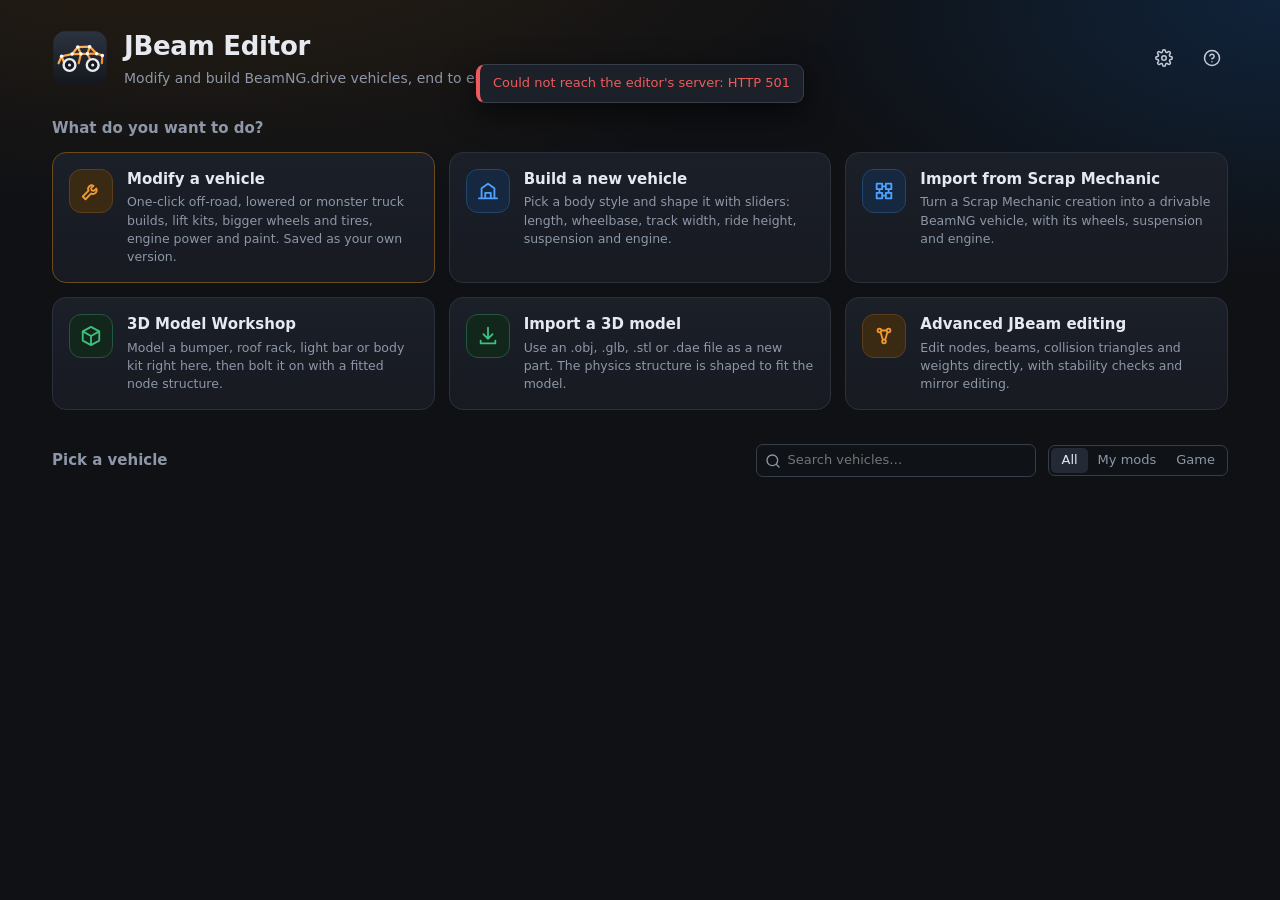
==== commit bfb6eda0: "JBeam Editor: pick mount nodes, mount strength, and reshape parts with their model - Making a part (" ====
--- a/jbeam-editor/web/index.html
+++ b/jbeam-editor/web/index.html
@@ -59,19 +59,21 @@
       <div id="tuning"></div>
     </section>
     <section class="pane" data-pane="structure" id="structurePane">
-      <div class="pane-head"><h2>Structure</h2><p class="note">The physics skeleton: nodes (mass points), beams (springs between them) and collision triangles.</p></div>
-      <div class="card" id="activePartBox" title="New nodes, beams and triangles are written into this part">
+      <div id="importPane"></div>
+      <div class="pane-head not-importing"><h2>Structure</h2><p class="note">The physics skeleton: nodes (mass points), beams (springs between them) and collision triangles.</p></div>
+      <div class="card not-importing" id="activePartBox" title="New nodes, beams and triangles are written into this part">
         <b>Part you're editing</b>
         <p class="note">New nodes, beams and triangles go into this part. Clicking a node switches to its part unless "Stay" is ticked.</p>
         <div style="display:flex;gap:8px;align-items:center"><select id="activePart" style="flex:1;min-width:0"></select>
         <label class="chk" title="Keep adding to this part even when you click nodes of other parts"><input type="checkbox" id="optPin"> Stay</label></div>
       </div>
-      <div id="structureInfo"></div>
-      <h3 class="sect">Problems</h3>
-      <div id="problems"></div>
+      <div id="structureInfo" class="not-importing"></div>
+      <h3 class="sect not-importing">Problems</h3>
+      <div id="problems" class="not-importing"></div>
     </section>
     <section class="pane" data-pane="model" id="modelPane"></section>
     <section class="pane" data-pane="builder" id="builderPane"></section>
+    <section class="pane" data-pane="scrap" id="scrapPane"></section>
   </aside>
 
   <section id="center">
@@ -80,10 +82,16 @@
     <div id="boxsel" class="hidden"></div>
     <div id="toolbar" class="floatbar">
       <div class="group" id="tools">
-        <button data-tool="select" title="Select and move (Q): click, Shift+click to add, drag a box; drag the arrows to move"><i data-icon="select"></i><span>Select</span></button>
+        <button data-tool="select" title="Select (Q): click, Shift+click to add, drag a box; then drag the handles to move, stretch or turn"><i data-icon="select"></i><span>Select</span></button>
         <button data-tool="node" title="Add node (N): click where it goes"><i data-icon="node"></i><span>Node</span></button>
         <button data-tool="beam" title="Connect (B): click two nodes to join them with a beam"><i data-icon="beam"></i><span>Beam</span></button>
         <button data-tool="tri" title="Collision triangle (T): click three nodes"><i data-icon="triangle"></i><span>Triangle</span></button>
+      </div>
+      <div class="group" id="gizmoModes" title="What dragging the handles does to the selected nodes">
+        <button data-gizmo="translate" class="active" title="Move (W): drag the arrows"><i data-icon="move"></i><span>Move</span></button>
+        <button data-gizmo="scale" title="Stretch (R): drag a handle to make the selection wider, longer or taller"><i data-icon="scale"></i><span>Stretch</span></button>
+        <button data-gizmo="rotate" title="Turn (E): drag a ring to turn the selection"><i data-icon="rotate"></i><span>Turn</span></button>
+        <label class="chk" title="The 3D model bends and stretches with the nodes, and is saved that way"><input type="checkbox" id="optFollow" checked>Model follows</label>
       </div>
       <div class="group">
         <label class="chk" title="Edit left and right sides together (M)"><input type="checkbox" id="optMirror"><i data-icon="mirror" data-size="16"></i>Mirror</label>
@@ -127,6 +135,7 @@
     <section class="pane" data-pane="parts tuning" id="vehicleSide"></section>
     <section class="pane" data-pane="model" id="modelSide"></section>
     <section class="pane" data-pane="builder" id="builderSide"></section>
+    <section class="pane" data-pane="scrap" id="scrapSide"></section>
   </aside>
 </main>
 
--- a/jbeam-editor/web/css/style.css
+++ b/jbeam-editor/web/css/style.css
@@ -240,9 +240,10 @@
 .help h3 { margin: 16px 0 6px; color: var(--accent-text); }
 .help p, .help li { color: #cfd5df; }
 code { font-family: var(--mono); font-size: 12px; background: #0f1217; padding: 1px 5px; border-radius: 4px; }
-#toasts { position: fixed; right: 16px; bottom: 40px; display: flex; flex-direction: column; gap: 8px; z-index: 60; }
-.toast { overflow-wrap: anywhere; background: var(--surface2); border: 1px solid var(--line2); border-left: 4px solid var(--accent2); padding: 9px 13px; border-radius: 9px; max-width: 440px; box-shadow: var(--shadow); animation: toastIn .18s ease-out; }
-@keyframes toastIn { from { transform: translateY(8px); opacity: 0; } }
+#toasts { position: fixed; left: 50%; top: 64px; transform: translateX(-50%); display: flex; flex-direction: column;
+  align-items: center; gap: 8px; z-index: 60; pointer-events: none; width: min(560px, calc(100vw - 32px)); }
+.toast { overflow-wrap: anywhere; background: var(--surface2); border: 1px solid var(--line2); border-left: 4px solid var(--accent2); padding: 9px 13px; border-radius: 9px; max-width: 100%; box-shadow: var(--shadow); animation: toastIn .18s ease-out; pointer-events: auto; cursor: pointer; }
+@keyframes toastIn { from { transform: translateY(-8px); opacity: 0; } }
 .toast.err { border-left-color: var(--bad); }
 .toast.ok { border-left-color: var(--good); }
 .popmenu { position: fixed; z-index: 70; background: var(--surface2); border: 1px solid var(--line2); border-radius: var(--radius); padding: 5px; display: flex; flex-direction: column; min-width: 220px; box-shadow: var(--shadow); }
@@ -351,3 +352,53 @@
   background: var(--surface2); border: 2px dashed #6b4a1d; border-radius: 16px; padding: 22px; box-shadow: var(--shadow); }
 .dropcard h3 { margin: 0 0 6px; }
 .dropcard p { color: var(--muted); margin: 0 0 12px; }
+#modeTabs button.dirty::after { content: ''; width: 7px; height: 7px; border-radius: 50%; background: var(--accent); margin-left: 2px; }
+.note.warn { color: var(--warn); }
+body.importing .not-importing { display: none !important; }
+#importPane .props { grid-template-columns: 100px 1fr; }
+#importPane .form .seg, #importPane > .seg { margin: 4px 0 8px; }
+
+/* ---- Vehicle Builder ---- */
+.style-grid { display: grid; grid-template-columns: repeat(2, 1fr); gap: 6px; margin: 4px 0 8px; }
+.style-card { display: flex; align-items: center; gap: 8px; padding: 8px 10px; border-radius: 9px; background: var(--surface3);
+  border: 1px solid var(--line); color: #c9cfda; text-align: left; font-size: 13px; }
+.style-card:hover { border-color: var(--line2); color: var(--text); }
+.style-card.active { border-color: var(--accent); background: color-mix(in srgb, var(--accent) 18%, var(--surface3)); color: var(--text); }
+.field { margin: 10px 0 14px; }
+.gsec div.field { display: block; color: var(--text); }
+.field > .name { margin-bottom: 6px; }
+.field .help { color: var(--faint); font-size: 11.5px; margin-top: 4px; }
+.field select { width: 100%; }
+.seg.wrap { flex-wrap: wrap; }
+#builderSide h4, #scrapSide h4 { margin: 14px 0 4px; font-size: 12px; color: var(--muted); text-transform: uppercase; letter-spacing: .04em; }
+#builderSide .stat .d, #scrapSide .stat .d { font-size: 11.5px; }
+
+/* ---- Scrap Mechanic import ---- */
+.sm-list { display: flex; flex-direction: column; gap: 4px; margin: 8px 0 12px; }
+.sm-item { display: flex; align-items: center; justify-content: flex-start; gap: 10px; padding: 6px 8px; width: 100%;
+  background: #12151b; border: 1px solid var(--line2); border-radius: 10px; text-align: left; white-space: normal; }
+.sm-item:hover { border-color: #4a5363; }
+.sm-item.active { border-color: var(--accent); background: var(--accent-soft); }
+.sm-thumb { width: 52px; height: 52px; flex: none; border-radius: 8px; background: #0f1217; display: grid; place-items: center;
+  overflow: hidden; color: var(--muted); }
+.sm-thumb img { width: 100%; height: 100%; object-fit: cover; display: block; }
+.sm-item .meta { display: flex; flex-direction: column; min-width: 0; }
+.sm-item .name { font-weight: 600; overflow: hidden; text-overflow: ellipsis; color: var(--text); }
+.sm-item .sub { color: var(--muted); font-size: 11.5px; }
+#scrapPane .card .grow { flex: 1; }
+
+/* ---- drop test ---- */
+.floatcard { position: absolute; right: 64px; bottom: 14px; width: min(380px, calc(100% - 90px)); background: #11151ccc;
+  backdrop-filter: blur(8px); border: 1px solid var(--line2); border-radius: 12px; padding: 10px 12px; z-index: 5;
+  box-shadow: 0 10px 30px #0008; font-size: 12.5px; }
+.floatcard.hidden { display: none; }
+.floatcard .head { display: flex; align-items: center; gap: 8px; margin-bottom: 6px; }
+.floatcard .head b { flex: 1; }
+.floatcard p { margin: 6px 0; }
+.floatcard .good { color: #6fd39a; display: flex; gap: 6px; align-items: center; font-weight: 600; }
+.floatcard .warn { color: #f0c35a; }
+.floatcard p.warn { display: flex; gap: 6px; align-items: center; font-weight: 600; }
+.floatcard .bad { color: #ef6b6b; display: flex; gap: 6px; align-items: center; font-weight: 600; }
+.floatcard .row { display: grid; grid-template-columns: 48px 1fr; gap: 6px; margin: 4px 0; }
+.progress { height: 6px; background: #0f1217; border-radius: 4px; overflow: hidden; margin: 8px 0 4px; }
+.progress .bar { height: 100%; width: 0; background: var(--accent); transition: width .1s; }
